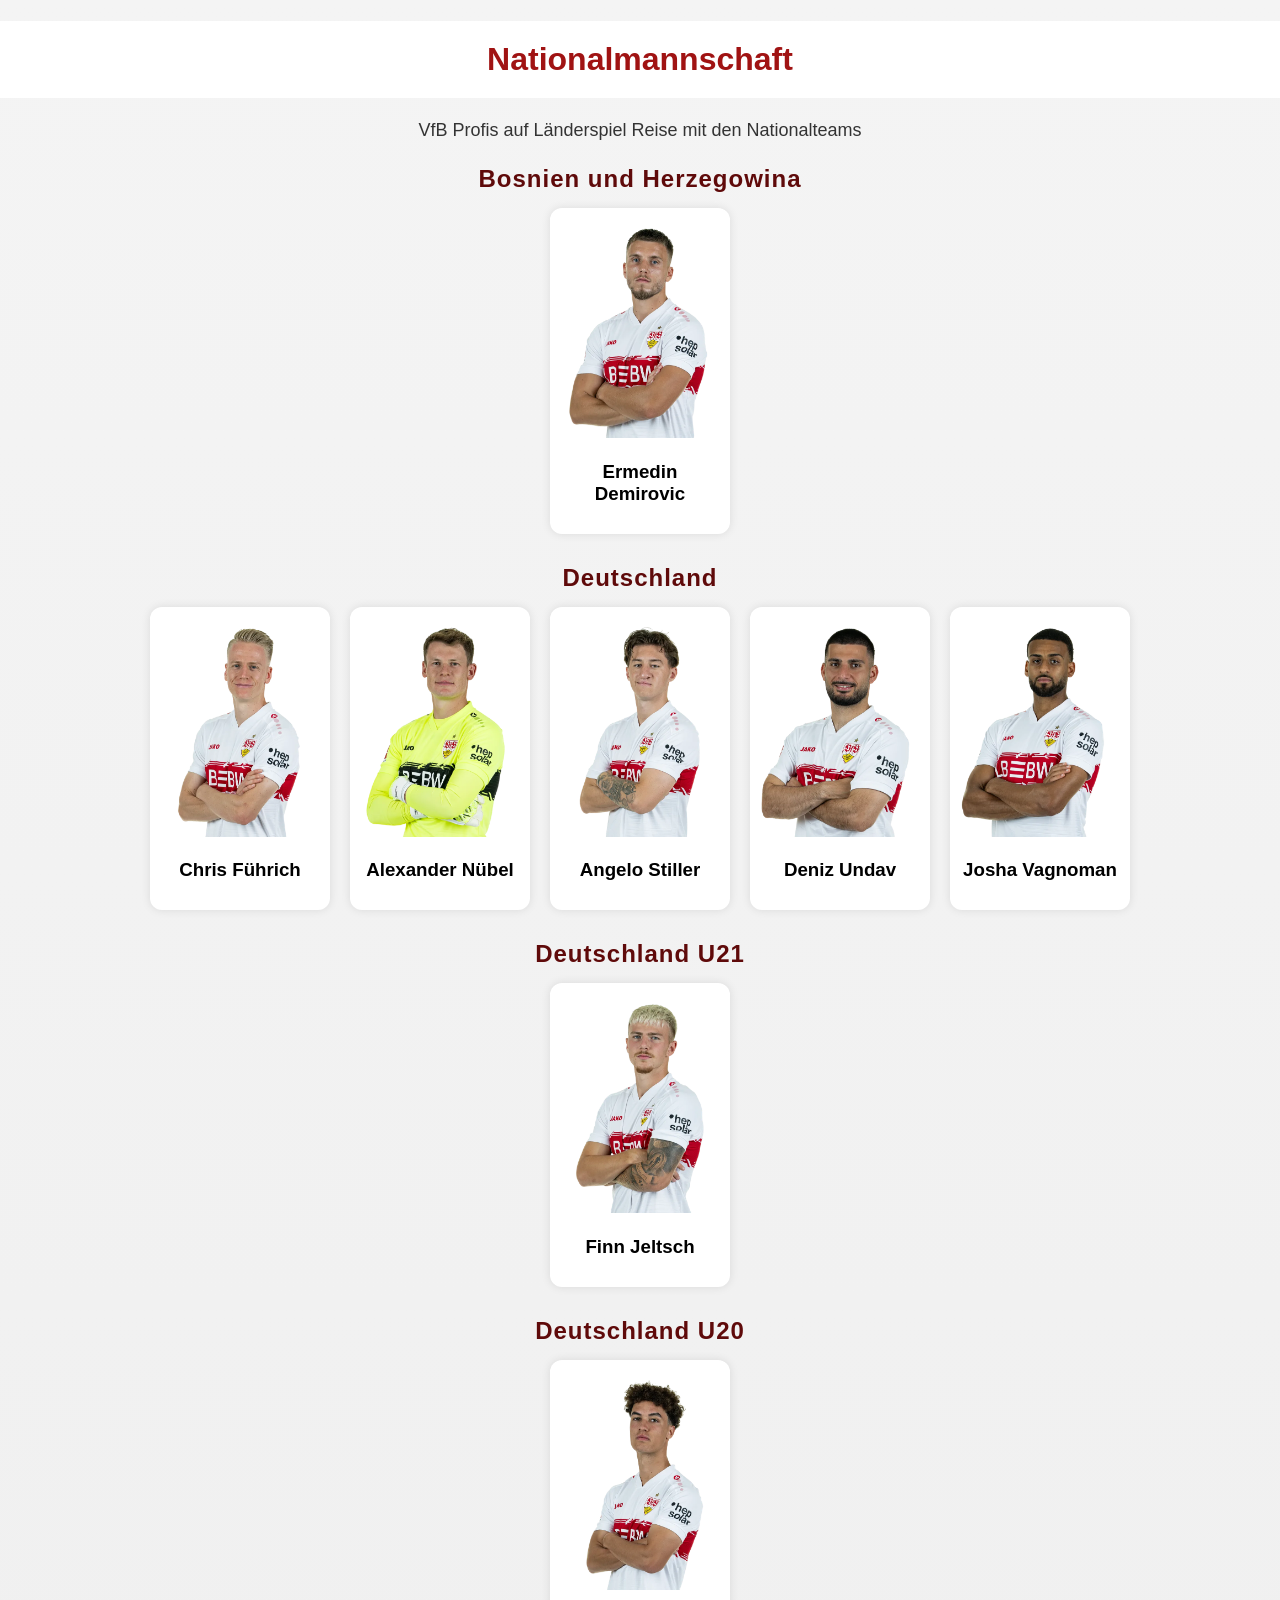
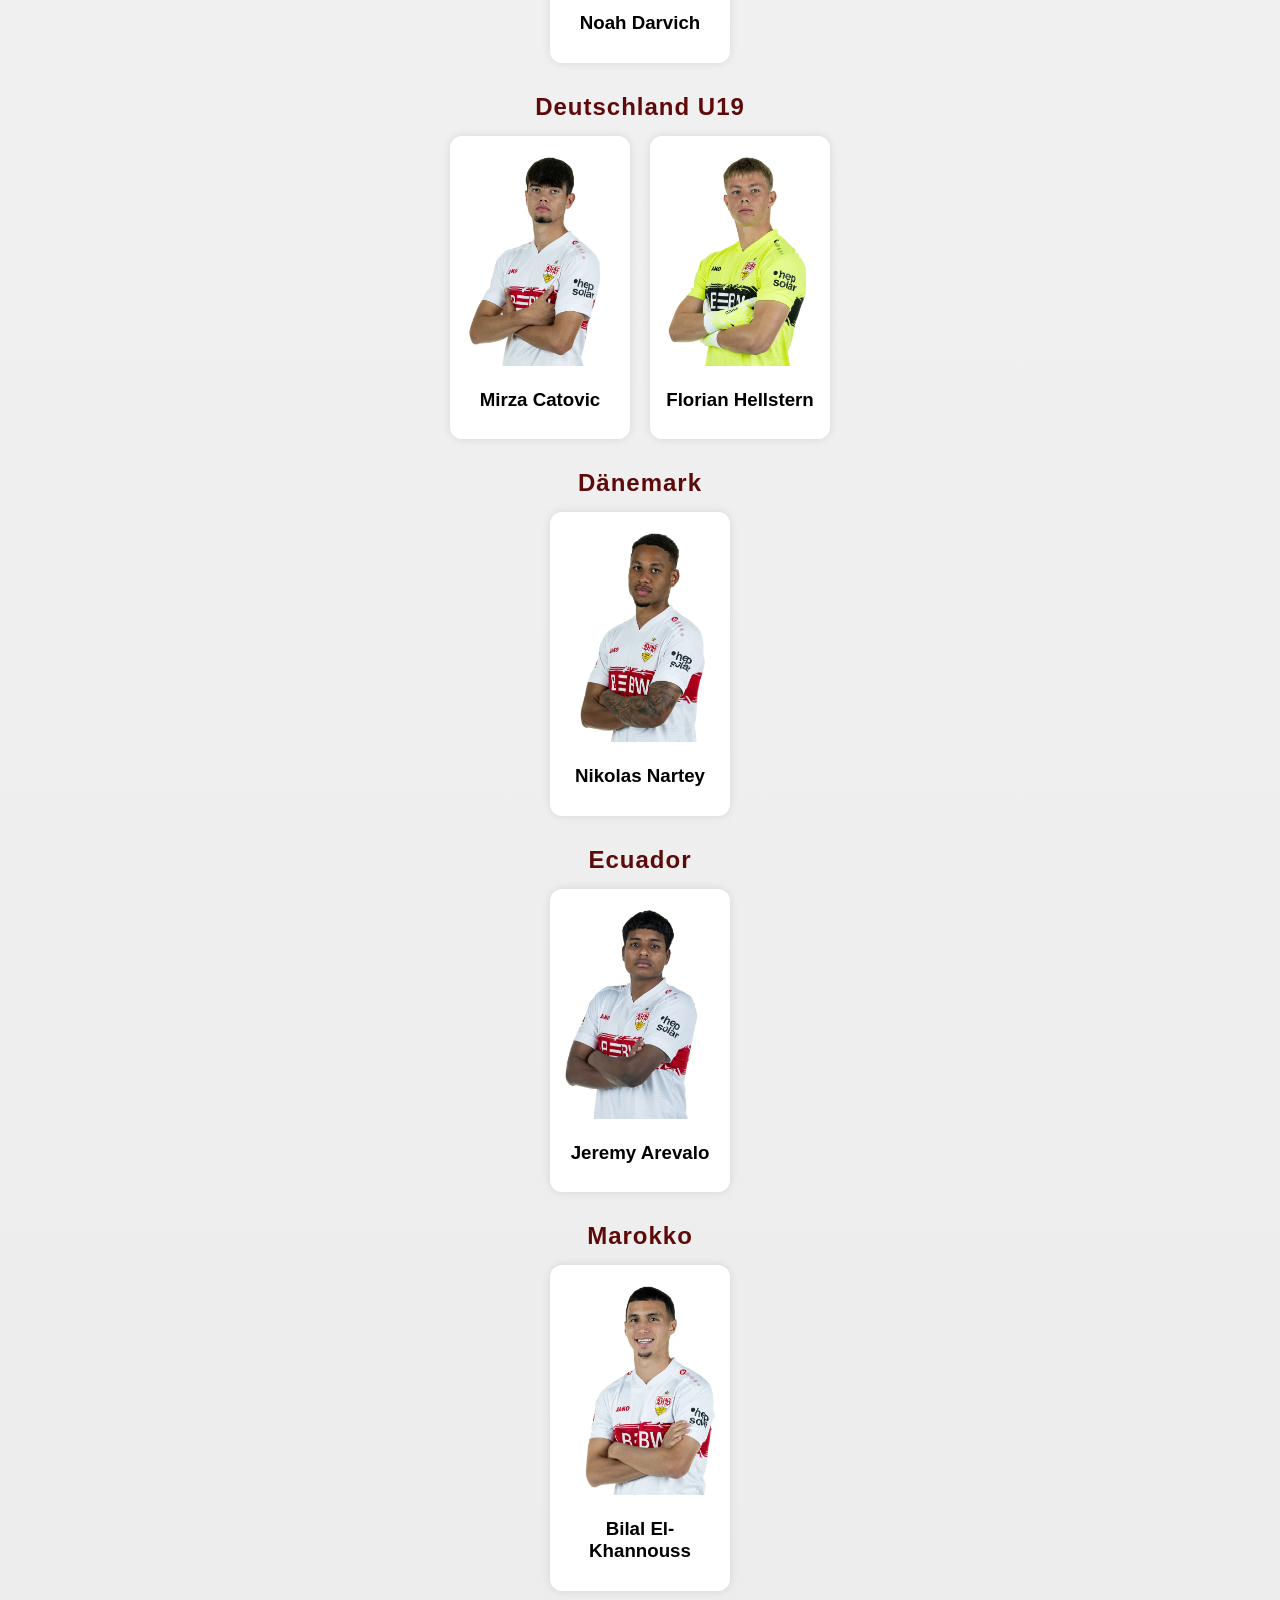
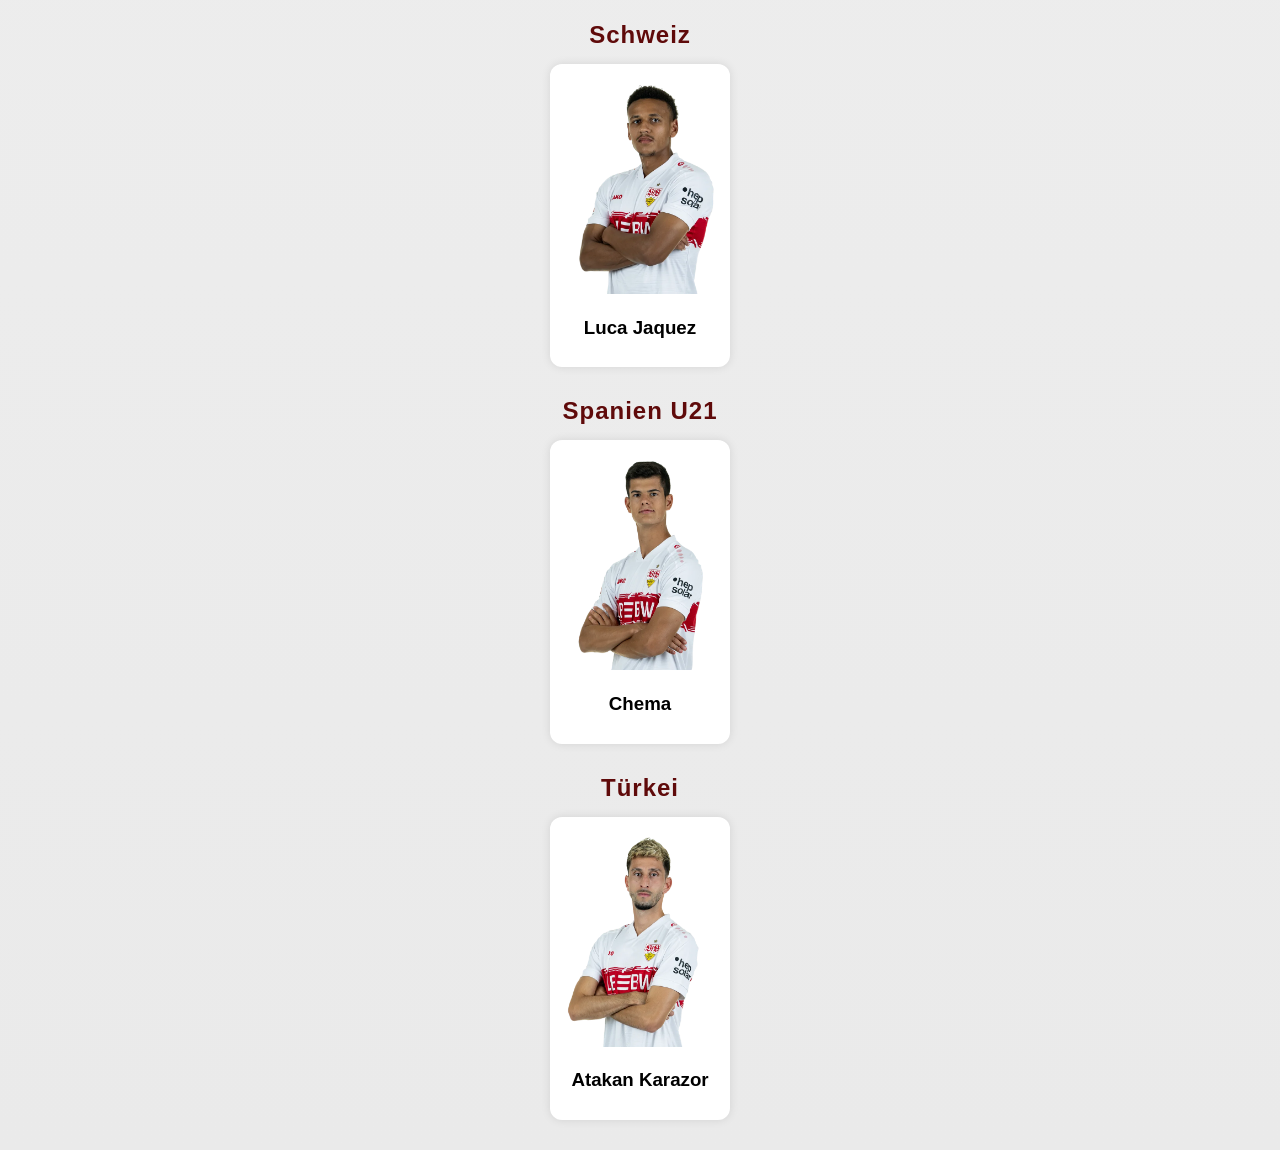
==== nationalteam.html @ 90e27a69 "Add files via upload" ====
<!DOCTYPE html>
<html lang="de">
<head>
    <meta charset="UTF-8">
    <title>Nationalteam</title>
    <link rel="stylesheet" href="style.css">
    <link rel="icon" type="image/png" href="Screenshot (2).png">
</head>

<h1>Nationalmannschaft</h1>
<body>
<p>VfB Profis auf Länderspiel Reise mit den Nationalteams</p>

<!-- Deutschland -->
<h2>Bosnien und Herzegowina</h2>
<div class="team-row">

    <div class="player-card">
        <div class="flag-bg" style="background-image: url('bosnien\ und\ herzegowina.png');"></div>
        <img src="ermedin.demirovic.webp">
        <h3>Ermedin Demirovic</h3>
    </div>

</div>

<!-- Frankreich -->
<h2>Deutschland</h2>
<div class="team-row">

    <div class="player-card">
        <div class="flag-bg" style="background-image: url('deutschland.png');"></div>
        <img src="chris.führich.webp">
        <h3>Chris Führich</h3>
    </div>

    <div class="player-card">
        <div class="flag-bg" style="background-image: url('deutschland.png');"></div>
        <img src="alex.nübel.webp">
        <h3>Alexander Nübel</h3>
    </div>

    <div class="player-card">
        <div class="flag-bg" style="background-image: url('deutschland.png');"></div>
        <img src="angelo.stiller.webp">
        <h3>Angelo Stiller</h3>
    </div>

    <div class="player-card">
        <div class="flag-bg" style="background-image: url('deutschland.png');"></div>
        <img src="deniz.undav.webp">
        <h3>Deniz Undav</h3>
    </div>

    <div class="player-card">
        <div class="flag-bg" style="background-image: url('deutschland.png');"></div>
        <img src="josha.vagnoman.webp">
        <h3>Josha Vagnoman</h3>
    </div>

</div>

<h2>Deutschland U21</h2>
<div class="team-row">

    <div class="player-card">
        <div class="flag-bg" style="background-image: url('deutschland.png');"></div>
        <img src="finn.jeltsch.webp">
        <h3>Finn Jeltsch</h3>
    </div>

</div>

<h2>Deutschland U20</h2>
<div class="team-row">

    <div class="player-card">
        <div class="flag-bg" style="background-image: url('deutschland.png');"></div>
        <img src="noah.darvich.webp">
        <h3>Noah Darvich</h3>
    </div>

</div>

<h2>Deutschland U19</h2>
<div class="team-row">

    <div class="player-card">
        <div class="flag-bg" style="background-image: url('deutschland.png');"></div>
        <img src="mirza.catovic.webp">
        <h3>Mirza Catovic</h3>
    </div>

    <div class="player-card">
        <div class="flag-bg" style="background-image: url('deutschland.png');"></div>
        <img src="florian.hellstern.webp">
        <h3>Florian Hellstern</h3>
    </div>

</div>

<h2>Dänemark</h2>
<div class="team-row">

    <div class="player-card">
        <div class="flag-bg" style="background-image: url('dänemark.webp');"></div>
        <img src="nikolas.nartey.webp">
        <h3>Nikolas Nartey</h3>
    </div>

</div>

<h2>Ecuador</h2>
<div class="team-row">

    <div class="player-card">
        <div class="flag-bg" style="background-image: url('ecuador.png');"></div>
        <img src="jeremy.arevalo.webp">
        <h3>Jeremy Arevalo</h3>
    </div>

</div>

<h2>Marokko</h2>
<div class="team-row">

    <div class="player-card">
        <div class="flag-bg" style="background-image: url('marokko.webp');"></div>
        <img src="bilal.el-khannouss.webp">
        <h3>Bilal El-Khannouss</h3>
    </div>

</div>

<h2>Schweiz</h2>
<div class="team-row">

    <div class="player-card">
        <div class="flag-bg" style="background-image: url('schweiz.webp');"></div>
        <img src="luca.jaquez.webp">
        <h3>Luca Jaquez</h3>
    </div>

</div>

<h2>Spanien U21</h2>
<div class="team-row">

    <div class="player-card">
        <div class="flag-bg" style="background-image: url('spanien.webp');"></div>
        <img src="chema.andrés.webp">
        <h3>Chema</h3>
    </div>

</div>

<h2>Türkei</h2>
<div class="team-row">

    <div class="player-card">
        <div class="flag-bg" style="background-image: url('türkei.png');"></div>
        <img src="atakan.karazor.webp">
        <h3>Atakan Karazor</h3>
    </div>

</div>

</body>
---- style.css ----
body {
    transition: background-color 0.5s, color 0.5s;
}

body {
    margin: 0;
    font-family: "Segoe UI", sans-serif;
    background-color: #f4f4f4;
    h1, h2, h3 {
    font-family: "Impact", sans-serif;
}
}

html {
    scroll-behavior: smooth;
}

body {
    background-color: #ffffff;
    font-family: Arial, sans-serif;
    text-align: center;
}

h1 {
    color: rgb(160, 19, 19);
    background-color: white;
    padding: 20px;
}

p {
    color: #333;
    font-size: 18px;
}

button {
    background-color: red;
    color: white;
    border: none;
    padding: 10px 20px;
    font-size: 16px;
    cursor: pointer;
    margin-top: 20px;
}

button:hover {
    background-color: darkred;
}
.whatsapp-button {
    position: fixed;
    top: 55px;
    right: 638px;

    background-color: rgb(38, 207, 29);
    color: white;
    padding: 12px 18px;
    text-decoration: none;
    border-radius: 25px;

    font-size: 14px;
}

.whatsapp-button:hover {
    background-color: darkred;
}

.navbar {
    display: flex;
    justify-content: space-between;
    align-items: center;

    background-color: rgb(134, 17, 17);
    padding: 10px 20px;
    color: white;
}

.navbar h2 {
    margin: 0;
}

.navbar ul {
    list-style: none;
    display: flex;
    gap: 15px;
    margin: 0;
    padding: 0;
}

.navbar a {
    color: white;
    text-decoration: none;
    font-weight: bold;
}

.navbar a:hover {
    text-decoration: underline;
}

.team-row {
    display: flex;
    justify-content: center;
    gap: 20px;
    flex-wrap: wrap;
    margin-bottom: 30px;
}

.player-card {
    background-color: white;
    padding: 10px;
    width: 160px;
    border-radius: 10px;
    box-shadow: 0 0 10px rgba(0,0,0,0.1);
    text-align: center;
}

.player-card img {
    width: 100%;
    border-radius: 10px;
}

#team h3 {
    margin-top: 30px;
    color: rgb(162, 20, 20);
}

.number {
    color: rgb(170, 19, 19);
    font-weight: bold;
    font-family: "Courier New", monospace;
    margin-right: 5px;
    font-size: 30px;
}

#team h3 {
    margin-top: 30px;
    color: rgb(117, 11, 11);
}

.player-card p {
    font-size: 14px;
    color: #555;
}

#kontakt {
    padding: 40px 20px;
    background-color: #f0f0f0;
    text-align: center;
}

form {
    max-width: 400px;
    margin: 0 auto;
    display: flex;
    flex-direction: column;
    gap: 15px;
}

input, textarea {
    padding: 10px;
    border-radius: 8px;
    border: 1px solid #ccc;
    font-size: 14px;
}

button {
    background-color: rgb(122, 15, 15);
    color: white;
    border: none;
    padding: 12px;
    border-radius: 20px;
    cursor: pointer;
}

button:hover {
    background-color: darkred;
}

#ueber {
    padding: 40px 20px;
    background-color: #ffffff;
    text-align: center;
}

section {
    max-width: 1000px;
    margin: 30px auto;
    padding: 20px;
    background-color: white;
    border-radius: 10px;
    box-shadow: 0 4px 12px rgba(0,0,0,0.1);
}

table {
    width: 100%;
    border-collapse: collapse;
    margin-top: 20px;
}

th {
    background-color: rgb(139, 16, 16);
    color: white;
    padding: 10px;
}

td {
    padding: 10px;
    border-bottom: 1px solid #ccc;
}

tr:hover {
    background-color: #f2f2f2;
}

.stadion-img {
    width: 100%;
    max-width: 800px;
    border-radius: 10px;
    margin-top: 20px;
}

.stadion-img {
    transition: transform 0.3s;
}

.stadion-img:hover {
    transform: scale(1.05);
}

.back-button {
    display: inline-block;
    margin-top: 20px;
    padding: 10px 15px;
    background-color: rgb(141, 16, 16);
    color: white;
    text-decoration: none;
    border-radius: 8px;
    transition: 0.3s;
}

.back-button:hover {
    background-color: darkred;
    transform: scale(1.05);
}

section {
    opacity: 0;
    transform: translateY(20px);
    animation: fadeIn 0.8s ease forwards;
}

@keyframes fadeIn {
    to {
        opacity: 1;
        transform: translateY(0);
    }
}

.navbar a {
    transition: 0.3s;
}

.navbar a:hover {
    transform: scale(1.1);
}

img {
    transition: transform 0.3s;
}

img:hover {
    transform: scale(1.05);
}

button, .back-button {
    transition: 0.3s;
}

button:hover, .back-button:hover {
    transform: scale(1.05);
}

table {
    width: 90%;
    margin: 20px auto;
    border-collapse: collapse;
}

th {
    background-color: rgb(17, 0, 0);
    color: white;
    padding: 10px;
}

td {
    padding: 10px;
    border-bottom: 1px solid #ccc;
    text-align: center;
}

tr:hover {
    background-color: #f2f2f2;
}

.dropdown {
    position: relative;
}

@media (max-width: 768px) {

    .news-container,
    .team-container {
        flex-direction: column;
        align-items: center;
    }

    .player-card,
    .news-card {
        width: 90%;
    }

}

@media (max-width: 768px) {

    .navbar {
        flex-direction: column;
        align-items: center;
    }

    .navbar ul {
        flex-direction: column;
        gap: 10px;
        margin-top: 10px;
    }

}

p {
    line-height: 1.6;
}

h1, h2 {
    margin-bottom: 15px;
}

img {
    border-radius: 10px;
    margin-top: 10px;
}

.player-card, .news-card {
    border-radius: 12px;
    overflow: hidden;
}

.player-card:hover, .news-card:hover {
    transform: translateY(-5px) scale(1.02);
}

body {
    background: linear-gradient(to bottom, #f4f4f4, #eaeaea);
}

h2 {
    color: rgb(95, 10, 10);
    letter-spacing: 1px;
}

#next-game {
    text-align: center;
}

.next-game-card {
    background-color: white;
    padding: 20px;
    border-radius: 12px;
    max-width: 400px;
    margin: 20px auto;
    box-shadow: 0 4px 12px rgba(0,0,0,0.1);
    transition: 0.3s;
}

.next-game-card:hover {
    transform: scale(1.05);
}

body.dark-mode {
    background-color: #121212;
    color: white;
}

body.dark-mode section {
    background-color: #1e1e1e;
    color: white
}

body.dark-mode .navbar {
    background-color: #222;
}

body.dark-mode .next-game-card {
    background-color: #1e1e1e;
}

body.dark-mode .navbar {
    background-color: #000;
}

body.dark-mode a {
    color: #4da3ff;
}

body.dark-mode .player-card,
body.dark-mode .news-card,
body.dark-mode .next-game-card {
    background-color: #1e1e1e;
    color: white;
}

section, .navbar, .next-game-card, .player-card, .news-card {
    transition: background-color 0.5s, color 0.5s;
}

.gallery {
    display: flex;
    flex-wrap: wrap;
    gap: 10px;
    justify-content: center;
}

.gallery img {
    width: 200px;
    height: 130px;
    object-fit: cover;
    border-radius: 10px;
    transition: transform 0.3s, box-shadow 0.3s, filter 0.3s;
}

.gallery img:hover {
    transform: scale(1.1);
    box-shadow: 0 8px 20px rgba(0,0,0,0.3);
    filter: brightness(1.1);
}

body {
    opacity: 0;
    animation: fadeIn 0.6s ease forwards;
}

@keyframes fadeIn {
    from {
        opacity: 0;
        transform: translateY(10px);
    }
    to {
        opacity: 1;
        transform: translateY(0);
    }
}

#loader {
    position: fixed;
    top: 0;
    left: 0;
    width: 100%;
    height: 100%;
    background: white;
    display: flex;
    justify-content: center;
    align-items: center;
    z-index: 99999;
    font-size: 30px;
}

/* optional für Dark Mode */
body.dark-mode #loader {
    background: #121212;
    color: white;
}
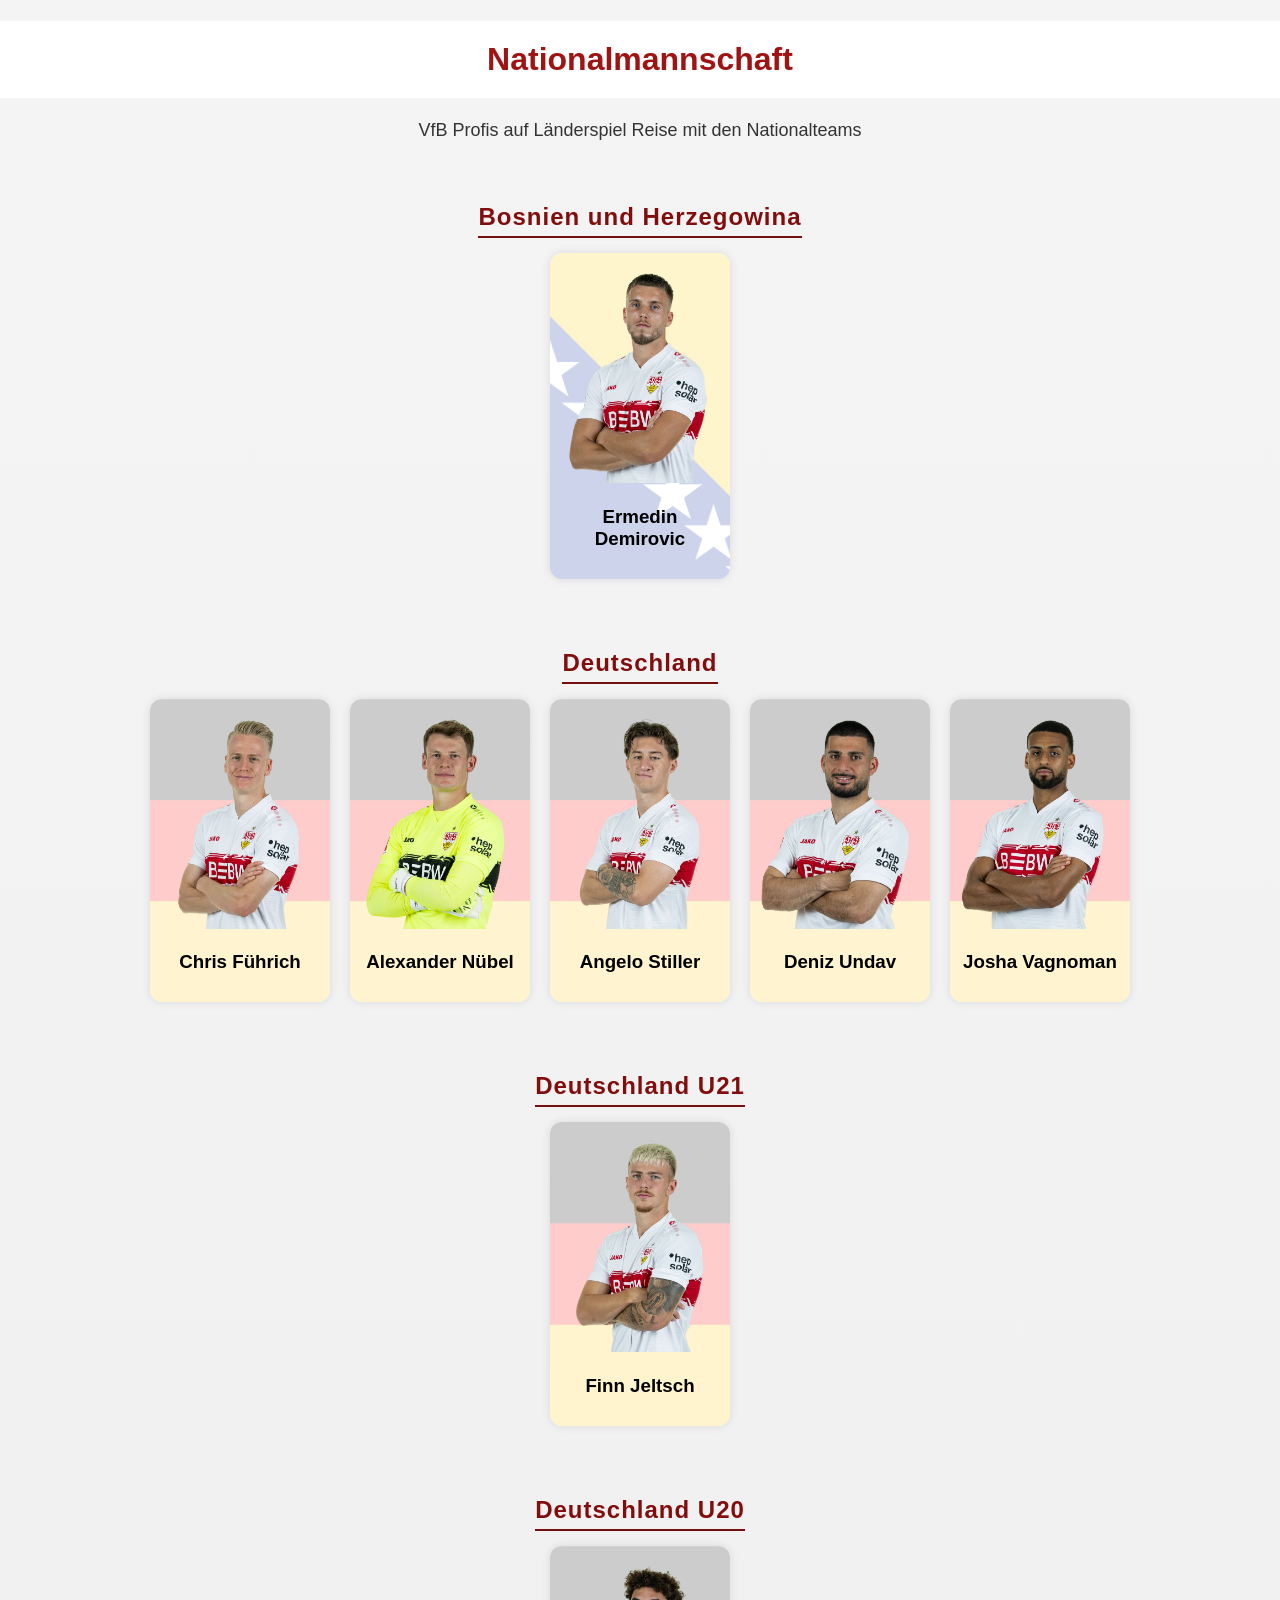
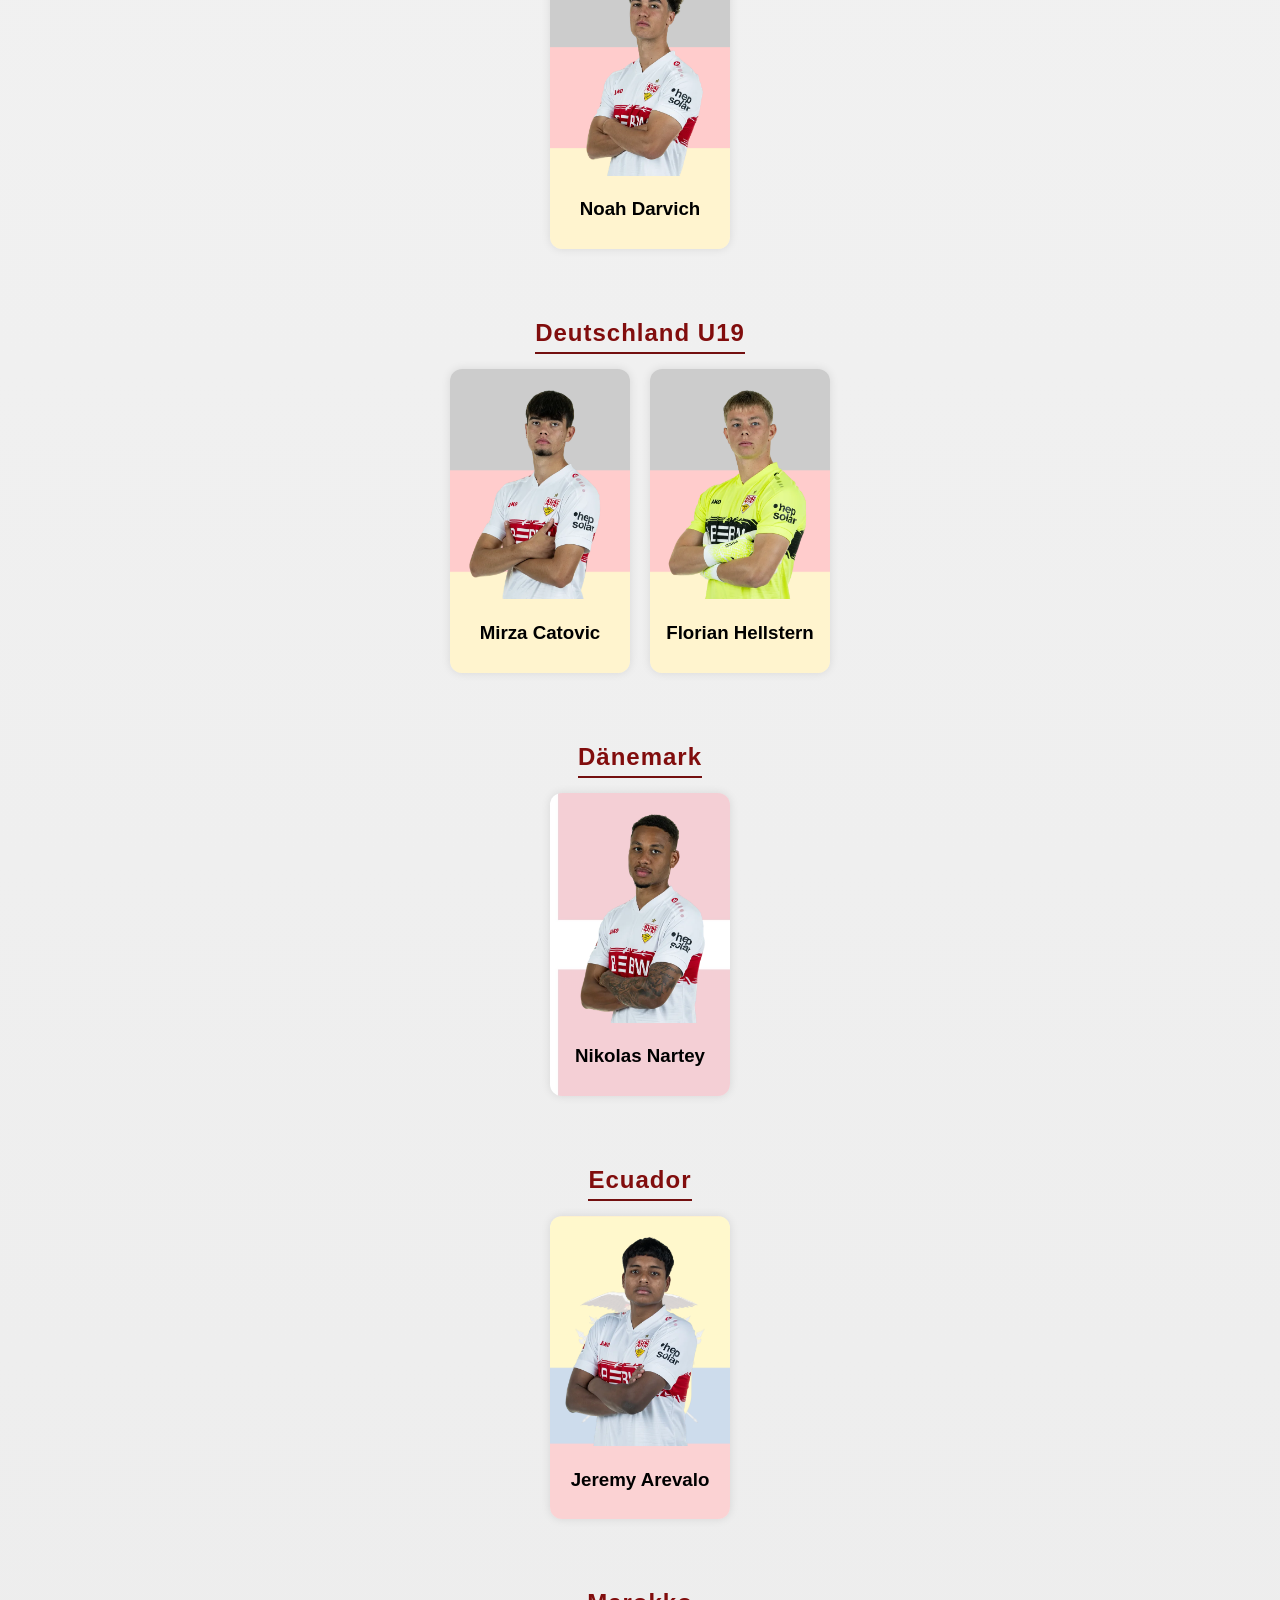
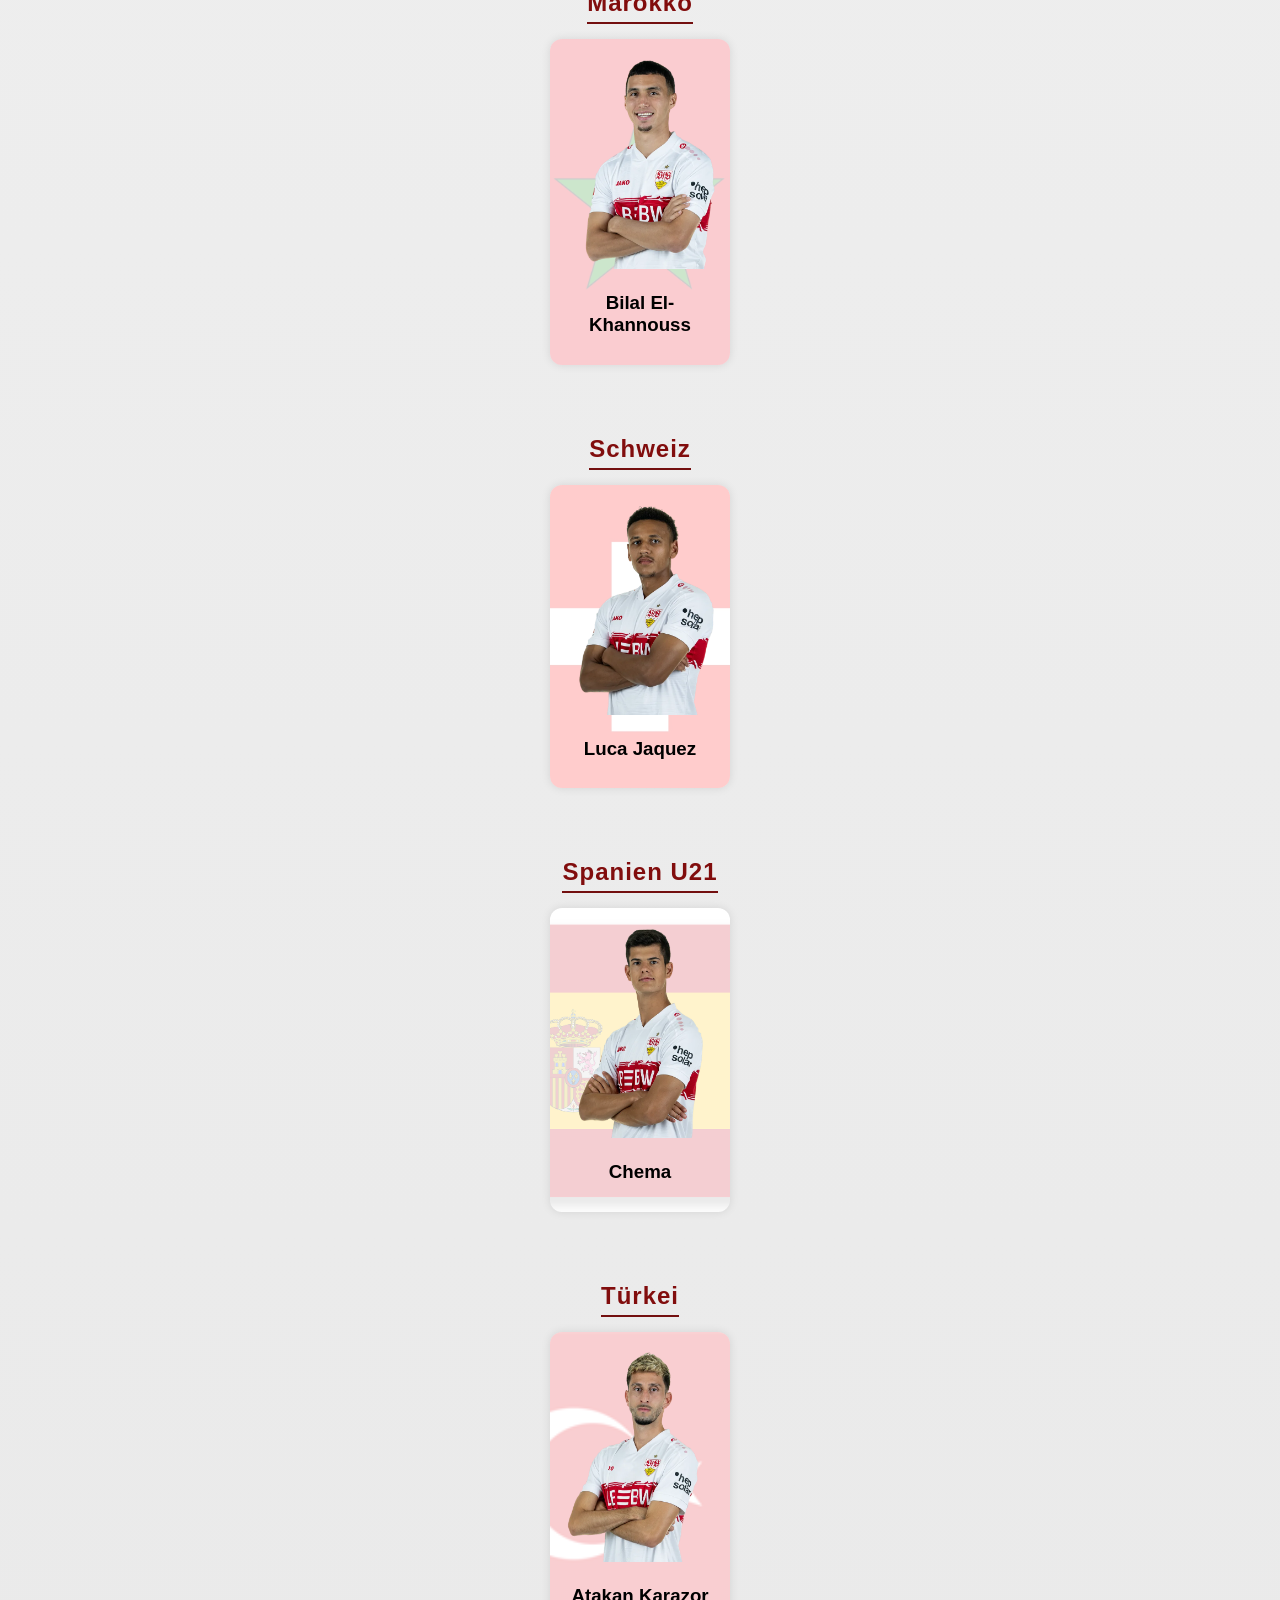
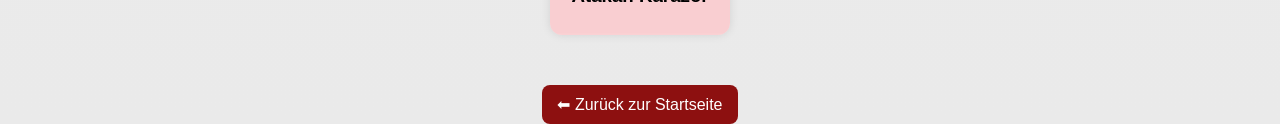
==== commit 4169e902: "Update nationalteam.html" ====
--- a/nationalteam.html
+++ b/nationalteam.html
@@ -164,4 +164,6 @@
 
 </div>
 
-</body>+</body>
+
+    <a href="index.html" class="back-button">⬅ Zurück zur Startseite</a>
--- a/style.css
+++ b/style.css
@@ -43,23 +43,6 @@
 }
 
 button:hover {
-    background-color: darkred;
-}
-.whatsapp-button {
-    position: fixed;
-    top: 55px;
-    right: 638px;
-
-    background-color: rgb(38, 207, 29);
-    color: white;
-    padding: 12px 18px;
-    text-decoration: none;
-    border-radius: 25px;
-
-    font-size: 14px;
-}
-
-.whatsapp-button:hover {
     background-color: darkred;
 }
 
@@ -475,4 +458,84 @@
 body.dark-mode #loader {
     background: #121212;
     color: white;
+}
+
+.whatsapp-btn {
+    position: fixed;   /* DAS ist entscheidend */
+    bottom: 20px;
+    right: 20px;
+    z-index: 99999;    /* sehr hoch, damit nichts drüber liegt */
+
+    background-color: #25D366;
+    color: white;
+    font-size: 24px;
+    padding: 15px;
+    border-radius: 50%;
+    text-decoration: none;
+
+    box-shadow: 0 4px 10px rgba(0,0,0,0.3);
+}
+
+/* Hover */
+.whatsapp-btn:hover {
+    transform: scale(1.1);
+}
+
+/* Für Handy größer */
+@media (max-width: 768px) {
+    .whatsapp-btn {
+        bottom: 15px;
+        right: 15px;
+        font-size: 26px;
+        padding: 18px;
+    }
+}
+
+.national-btn {
+    display: inline-block;
+    padding: 12px 20px;
+    background-color: rgb(0, 0, 0);
+    color: white;
+    text-decoration: none;
+    border-radius: 25px;
+    font-size: 16px;
+    transition: 0.3s;
+}
+
+.national-btn:hover {
+    background-color: darkred;
+    transform: scale(1.05);
+}
+
+h2 {
+    margin-top: 40px;
+    color: rgb(129, 13, 13);
+    border-bottom: 2px solid rgb(115, 15, 15);
+    display: inline-block;
+    padding-bottom: 5px;
+}
+
+.player-card {
+    position: relative;
+    overflow: hidden;
+}
+
+.flag-bg {
+    position: absolute;
+    top: 0;
+    left: 0;
+    width: 100%;
+    height: 100%;
+
+    background-size: cover;
+    background-position: center;
+
+    opacity: 0.2; /* Transparenz */
+    z-index: 0;
+}
+
+.player-card img,
+.player-card h3 {
+    position: relative;
+    z-index: 1;
 }
